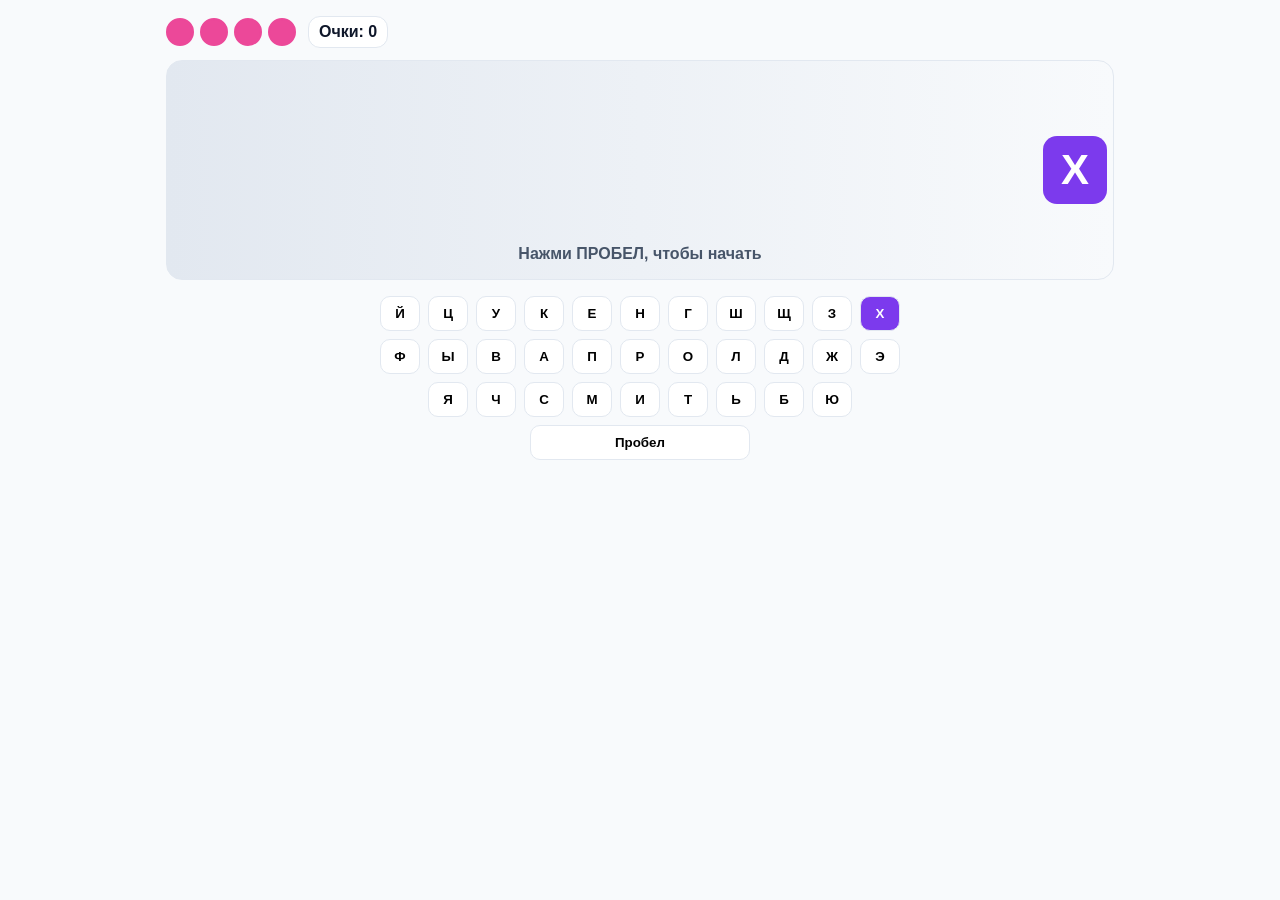
==== difficulty-3.html @ df536f59 "Добавить 6 задание с клавиатурным тренажером" ====
<!doctype html>
<html lang="ru">
  <head>
    <meta charset="utf-8" />
    <meta name="viewport" content="width=device-width,initial-scale=1" />
    <title>Клавиатурный тренажёр</title>
    <style>
      :root { --bg:#f8fafc; --panel:#fff; --text:#0f172a; --violet:#7c3aed; --border:#e2e8f0; --pink:#ec4899; }
      * { box-sizing: border-box; }
      body { margin:0; font-family: Arial, sans-serif; background:var(--bg); color:var(--text); }
      .wrap { width:min(980px,100%); margin:0 auto; padding:16px; }
      .stats { display:flex; gap:12px; align-items:center; flex-wrap:wrap; margin-bottom:12px; }
      .tag { background:#fff; border:1px solid var(--border); border-radius:12px; padding:6px 10px; font-weight:700; }
      .arena { position:relative; height:220px; border:1px solid var(--border); border-radius:16px; background:linear-gradient(90deg,#e2e8f0,#f8fafc); overflow:hidden; }
      .fly { position:absolute; left:0; top:50%; transform:translateY(-50%); font-weight:900; font-size:42px; background:var(--violet); color:#fff; padding:10px 18px; border-radius:14px; }
      .hint { position:absolute; inset:auto 0 16px; text-align:center; color:#475569; font-weight:700; }
      .kbd { margin-top:16px; display:flex; flex-direction:column; gap:8px; align-items:center; }
      .row { display:flex; gap:8px; }
      .key { min-width:40px; padding:9px 10px; border:1px solid var(--border); border-radius:10px; background:var(--panel); font-weight:700; }
      .key.active { background:var(--violet); color:#fff; }
      .key.wrong { background:#ef4444; color:#fff; }
      .space { min-width:220px; }
      .lives{display:flex;gap:6px}
      .heart{width:28px;height:28px;border:2px solid var(--pink);border-radius:50%;display:inline-block}
      .heart.full{background:var(--pink)}
    </style>
  </head>
  <body>
    <div class="wrap">
      <div class="stats">
        <div class="lives" id="lives"></div>
        <div class="tag" id="score">Очки: 0</div>
      </div>
      <div class="arena" id="arena">
        <div class="fly" id="fly">Ф</div>
        <div class="hint" id="hint">Нажми ПРОБЕЛ, чтобы начать</div>
      </div>
      <div class="kbd" id="kbd"></div>
    </div>
    <script>
      const layout=[["Й","Ц","У","К","Е","Н","Г","Ш","Щ","З","Х"],["Ф","Ы","В","А","П","Р","О","Л","Д","Ж","Э"],["Я","Ч","С","М","И","Т","Ь","Б","Ю"]];
      const letters=["О","Е","А","И","Н","Т","С","Р","В","Л","К","М","Д","П","У","Я","Ы","Ь","Г","З","Б","Ч","Й","Х","Ж","Ш","Ю","Ц","Щ","Э","Ф"];
      const fly=document.getElementById('fly'), arena=document.getElementById('arena'), hint=document.getElementById('hint');
      const scoreEl=document.getElementById('score'), livesEl=document.getElementById('lives');
      const kbd=document.getElementById('kbd');
      let x=0, running=false, target='Ф', score=0, lives=4, lastTs=null;
      const keyMap=new Map();
      layout.forEach(r=>{const row=document.createElement('div');row.className='row';r.forEach(k=>{const b=document.createElement('button');b.className='key';b.textContent=k;row.appendChild(b);keyMap.set(k,b)});kbd.appendChild(row)});
      const sr=document.createElement('div');sr.className='row';const sb=document.createElement('button');sb.className='key space';sb.textContent='Пробел';sr.appendChild(sb);kbd.appendChild(sr);
      function renderLives(){livesEl.innerHTML='';for(let i=0;i<4;i++){const h=document.createElement('span');h.className='heart'+(i<lives?' full':'');livesEl.appendChild(h)}}
      function pick(){target=letters[Math.floor(Math.random()*letters.length)];fly.textContent=target;keyMap.forEach((b,l)=>b.classList.toggle('active',l===target));}
      function spawn(){x=arena.clientWidth-70;fly.style.left=x+'px';pick();}
      function reset(){running=false;score=0;lives=4;scoreEl.textContent='Очки: 0';renderLives();hint.textContent='Нажми ПРОБЕЛ, чтобы начать';spawn();}
      function lose(){lives--;renderLives();if(lives<=0){running=false;hint.textContent='Игра окончена! Нажми ПРОБЕЛ для новой попытки';}}
      function loop(ts){if(!running){requestAnimationFrame(loop);return;} if(lastTs==null)lastTs=ts; const dt=(ts-lastTs)/1000;lastTs=ts; x-=170*dt;fly.style.left=x+'px'; if(x<=8){lose();spawn();} requestAnimationFrame(loop)}
      function press(ch){ if(!running) return; const k=(ch||'').toLocaleUpperCase('ru'); if(k===target){score++;scoreEl.textContent='Очки: '+score;spawn();} else if(keyMap.has(k)){const b=keyMap.get(k);b.classList.add('wrong');setTimeout(()=>b.classList.remove('wrong'),180);lose();}}
      window.addEventListener('keydown',e=>{ if(e.code==='Space'){e.preventDefault(); if(!running){running=true;hint.textContent='';lastTs=null;} else press(' ');} else press(e.key);});
      renderLives(); spawn(); requestAnimationFrame(loop);
    </script>
  </body>
</html>
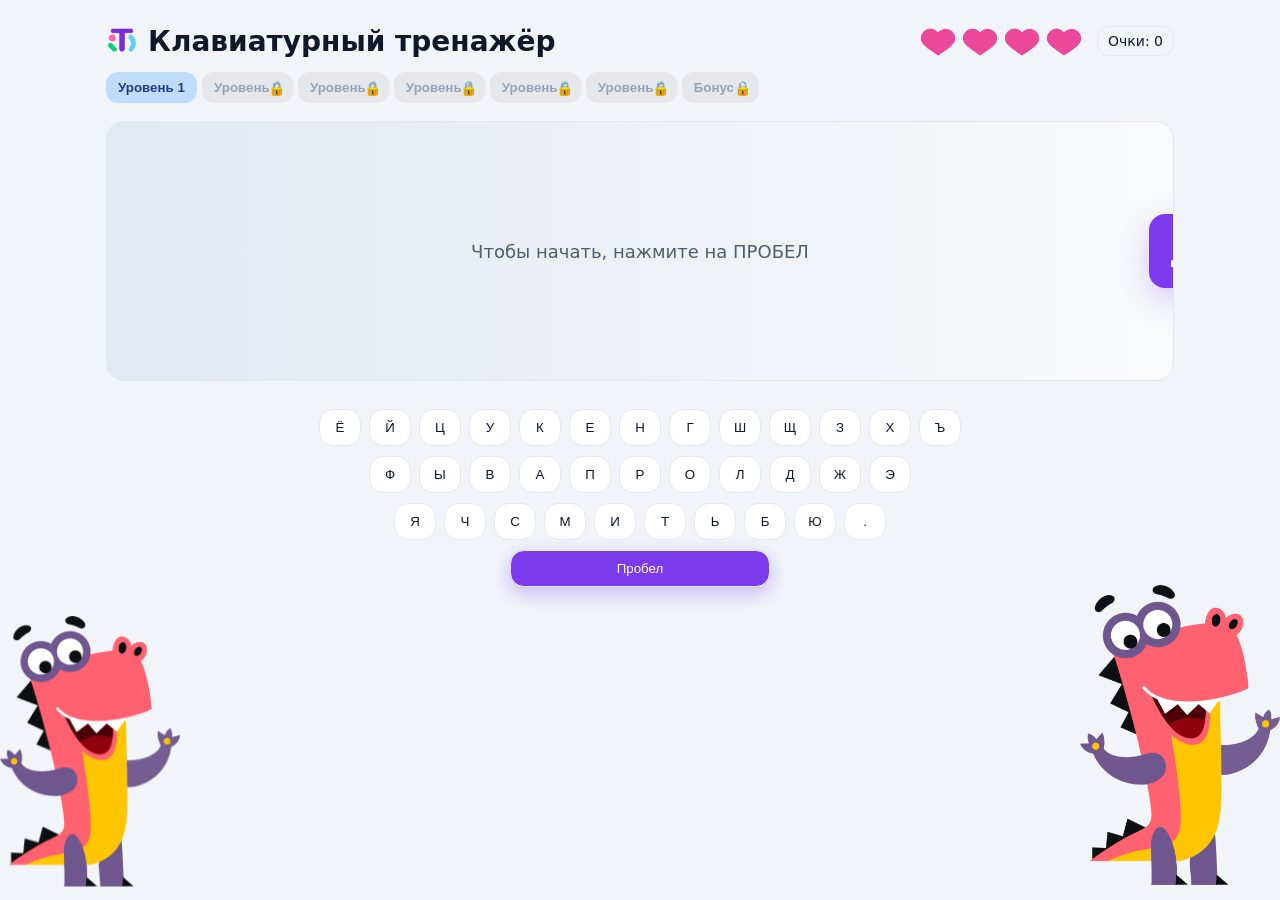
==== commit 425b59c0: "Восстановить полный тренажер с уровнями и встроить как задание 6" ====
--- a/difficulty-3.html
+++ b/difficulty-3.html
@@ -1,61 +1,221 @@
 <!doctype html>
 <html lang="ru">
-  <head>
-    <meta charset="utf-8" />
-    <meta name="viewport" content="width=device-width,initial-scale=1" />
-    <title>Клавиатурный тренажёр</title>
-    <style>
-      :root { --bg:#f8fafc; --panel:#fff; --text:#0f172a; --violet:#7c3aed; --border:#e2e8f0; --pink:#ec4899; }
-      * { box-sizing: border-box; }
-      body { margin:0; font-family: Arial, sans-serif; background:var(--bg); color:var(--text); }
-      .wrap { width:min(980px,100%); margin:0 auto; padding:16px; }
-      .stats { display:flex; gap:12px; align-items:center; flex-wrap:wrap; margin-bottom:12px; }
-      .tag { background:#fff; border:1px solid var(--border); border-radius:12px; padding:6px 10px; font-weight:700; }
-      .arena { position:relative; height:220px; border:1px solid var(--border); border-radius:16px; background:linear-gradient(90deg,#e2e8f0,#f8fafc); overflow:hidden; }
-      .fly { position:absolute; left:0; top:50%; transform:translateY(-50%); font-weight:900; font-size:42px; background:var(--violet); color:#fff; padding:10px 18px; border-radius:14px; }
-      .hint { position:absolute; inset:auto 0 16px; text-align:center; color:#475569; font-weight:700; }
-      .kbd { margin-top:16px; display:flex; flex-direction:column; gap:8px; align-items:center; }
-      .row { display:flex; gap:8px; }
-      .key { min-width:40px; padding:9px 10px; border:1px solid var(--border); border-radius:10px; background:var(--panel); font-weight:700; }
-      .key.active { background:var(--violet); color:#fff; }
-      .key.wrong { background:#ef4444; color:#fff; }
-      .space { min-width:220px; }
-      .lives{display:flex;gap:6px}
-      .heart{width:28px;height:28px;border:2px solid var(--pink);border-radius:50%;display:inline-block}
-      .heart.full{background:var(--pink)}
-    </style>
-  </head>
-  <body>
-    <div class="wrap">
-      <div class="stats">
+<head>
+  <meta charset="utf-8" />
+  <meta name="viewport" content="width=device-width,initial-scale=1" />
+  <title>Клавиатурный тренажёр</title>
+  <style>
+    :root{--bg:#f1f5f9; --panel:#fff; --text:#0f172a; --sub:#475569; --accent:#10b981; --violet:#7c3aed; --border:#e2e8f0; --pink:#ec4899;}
+    *{box-sizing:border-box} html,body{height:100%}
+    body{margin:0; font-family:system-ui,-apple-system,Segoe UI,Roboto; color:var(--text); background:var(--bg); display:flex; flex-direction:column; align-items:center}
+    .wrap{width:min(1100px,100%); padding:24px 16px; position:relative}
+    header{display:flex; align-items:center; justify-content:space-between}
+    h1{margin:0; font-size:28px}
+    .tag{background:#f1f5f9; border:1px solid var(--border); padding:6px 10px; border-radius:12px; font-size:14px}
+    .controls{display:flex; gap:8px; margin:14px 0 0 0; align-items:center; flex-wrap:wrap}
+    .btn{border:none; border-radius:12px; padding:8px 12px; background:#111827; color:#fff; font-weight:600; cursor:pointer; position:relative}
+    .btn.level-locked{background:#e5e7eb; color:#94a3b8}
+    .btn.level-locked::after{content:"🔒"; position:absolute; right:8px; top:50%; transform:translateY(-50%); font-size:14px}
+    .btn.level-passed{background:#bbf7d0; color:#065f46}
+    .btn.level-current{background:#bfdbfe; color:#1e3a8a}
+    .btn.level-open{background:#e5e7eb; color:#334155}
+    .select{appearance:none; background:var(--panel); border:1px solid var(--border); color:var(--text); padding:8px 36px 8px 12px; border-radius:10px; font-weight:600; position:relative}
+    .select-wrap{position:relative}
+    .select-wrap::after{content:"▾"; position:absolute; right:10px; top:50%; transform:translateY(-50%); color:var(--sub); font-size:12px; pointer-events:none;}
+    .arena{position:relative; margin-top:18px; height:260px; border:1px solid var(--border); border-radius:18px; background:linear-gradient(90deg, #e2e8f0, #f8fafc); overflow:hidden}
+    .fly{position:absolute; left:0; top:50%; transform:translateY(-50%); font-weight:900; font-size:46px; background:var(--violet); color:white; padding:10px 20px; border-radius:16px; box-shadow:0 10px 30px rgba(124,58,237,.25)}
+    .arena-hint{position:absolute; top:50%; left:50%; transform:translate(-50%,-50%); color:var(--sub); font-size:18px; opacity:.95; text-align:center; pointer-events:none}
+    .overlay{position:absolute; inset:0; background:rgba(0,0,0,.4); display:none; align-items:center; justify-content:center}
+    .card{background:#ffffff; color:#0f172a; border:1px solid var(--border); border-radius:16px; padding:20px; text-align:center}
+    .kbd-outer{width:100%; display:flex; justify-content:center; overflow:visible}
+    .kbd{margin:28px 0 10px; display:flex; flex-direction:column; gap:10px; align-items:center; width:920px; transform-origin: top center}
+    .row{display:flex; gap:8px; justify-content:center; flex-wrap:nowrap}
+    .key{min-width:42px; padding:10px 12px; text-align:center; border:1px solid var(--border); border-radius:14px; background:var(--panel); color:var(--text); cursor:pointer; user-select:none}
+    .key:hover{background:#f1f5f9}
+    .key.active{background:var(--violet); color:white; box-shadow:0 6px 20px rgba(124,58,237,.35); animation:pulse 1s infinite}
+    .key.wrong{background:#ef4444; color:#fff; border-color:#dc2626; box-shadow:0 6px 16px rgba(239,68,68,.45)}
+    .spacekey{min-width:260px}
+    .kbd .key { pointer-events: none; }
+    @keyframes pulse{0%,100%{transform:scale(1)}50%{transform:scale(1.06)}}
+    .lives{display:flex; gap:8px; align-items:center}
+    .heart{width:34px; height:34px; display:inline-flex; align-items:center; justify-content:center}
+    .heart svg{width:34px; height:34px; display:block}
+    .heart .shape{stroke:var(--pink); stroke-width:2; fill:none}
+    .heart.filled .shape{fill:var(--pink)}
+    .dino{position:fixed; bottom:0; pointer-events:none; user-select:none}
+    .dino-left{left:0; width:180px}
+    .dino-right{right:0; width:200px}
+    @media (max-width:768px){.dino{display:none}}
+  </style>
+</head>
+<body>
+  <div class="wrap">
+    <header>
+      <div style="display:flex; align-items:center; gap:10px">
+        <img src="logo.webp" alt="logo" style="height:32px; width:auto" />
+        <h1>Клавиатурный тренажёр</h1>
+      </div>
+      <div style="display:flex; gap:16px; align-items:center">
+        <div class="select-wrap" id="difficultySwitchWrap">
+          <select id="difficultySel" class="select">
+                        <option value="difficulty-1.html" >Сложность 1</option><option value="difficulty-2.html" >Сложность 2</option><option value="difficulty-3.html" selected>Сложность 3</option><option value="difficulty-4.html" >Сложность 4</option><option value="difficulty-5.html" >Сложность 5</option><option value="difficulty-6.html" >Сложность 6</option><option value="difficulty-7.html" >Сложность 7</option></select>
+        </div>
         <div class="lives" id="lives"></div>
-        <div class="tag" id="score">Очки: 0</div>
-      </div>
-      <div class="arena" id="arena">
-        <div class="fly" id="fly">Ф</div>
-        <div class="hint" id="hint">Нажми ПРОБЕЛ, чтобы начать</div>
-      </div>
-      <div class="kbd" id="kbd"></div>
+        <div class="tag" id="scoreTag">Очки: 0</div>
+      </div>
+    </header>
+
+    <div class="controls">
+      <div>
+        <button class="btn" data-level="1">Уровень 1</button>
+        <button class="btn" data-level="2">Уровень 2</button>
+        <button class="btn" data-level="3">Уровень 3</button>
+        <button class="btn" data-level="4">Уровень 4</button>
+        <button class="btn" data-level="5">Уровень 5</button>
+        <button class="btn" data-level="6">Уровень 6</button>
+        <button class="btn" data-bonus="1">Бонус ∞</button>
+      </div>
     </div>
-    <script>
-      const layout=[["Й","Ц","У","К","Е","Н","Г","Ш","Щ","З","Х"],["Ф","Ы","В","А","П","Р","О","Л","Д","Ж","Э"],["Я","Ч","С","М","И","Т","Ь","Б","Ю"]];
-      const letters=["О","Е","А","И","Н","Т","С","Р","В","Л","К","М","Д","П","У","Я","Ы","Ь","Г","З","Б","Ч","Й","Х","Ж","Ш","Ю","Ц","Щ","Э","Ф"];
-      const fly=document.getElementById('fly'), arena=document.getElementById('arena'), hint=document.getElementById('hint');
-      const scoreEl=document.getElementById('score'), livesEl=document.getElementById('lives');
-      const kbd=document.getElementById('kbd');
-      let x=0, running=false, target='Ф', score=0, lives=4, lastTs=null;
-      const keyMap=new Map();
-      layout.forEach(r=>{const row=document.createElement('div');row.className='row';r.forEach(k=>{const b=document.createElement('button');b.className='key';b.textContent=k;row.appendChild(b);keyMap.set(k,b)});kbd.appendChild(row)});
-      const sr=document.createElement('div');sr.className='row';const sb=document.createElement('button');sb.className='key space';sb.textContent='Пробел';sr.appendChild(sb);kbd.appendChild(sr);
-      function renderLives(){livesEl.innerHTML='';for(let i=0;i<4;i++){const h=document.createElement('span');h.className='heart'+(i<lives?' full':'');livesEl.appendChild(h)}}
-      function pick(){target=letters[Math.floor(Math.random()*letters.length)];fly.textContent=target;keyMap.forEach((b,l)=>b.classList.toggle('active',l===target));}
-      function spawn(){x=arena.clientWidth-70;fly.style.left=x+'px';pick();}
-      function reset(){running=false;score=0;lives=4;scoreEl.textContent='Очки: 0';renderLives();hint.textContent='Нажми ПРОБЕЛ, чтобы начать';spawn();}
-      function lose(){lives--;renderLives();if(lives<=0){running=false;hint.textContent='Игра окончена! Нажми ПРОБЕЛ для новой попытки';}}
-      function loop(ts){if(!running){requestAnimationFrame(loop);return;} if(lastTs==null)lastTs=ts; const dt=(ts-lastTs)/1000;lastTs=ts; x-=170*dt;fly.style.left=x+'px'; if(x<=8){lose();spawn();} requestAnimationFrame(loop)}
-      function press(ch){ if(!running) return; const k=(ch||'').toLocaleUpperCase('ru'); if(k===target){score++;scoreEl.textContent='Очки: '+score;spawn();} else if(keyMap.has(k)){const b=keyMap.get(k);b.classList.add('wrong');setTimeout(()=>b.classList.remove('wrong'),180);lose();}}
-      window.addEventListener('keydown',e=>{ if(e.code==='Space'){e.preventDefault(); if(!running){running=true;hint.textContent='';lastTs=null;} else press(' ');} else press(e.key);});
-      renderLives(); spawn(); requestAnimationFrame(loop);
-    </script>
-  </body>
+
+    <div class="arena" id="arena">
+      <div class="arena-hint" id="arenaHint">Чтобы начать, нажмите на ПРОБЕЛ</div>
+      <div class="fly" id="fly" style="left:0">Ф</div>
+      <div class="overlay" id="over">
+        <div class="card">
+          <div id="overlayTitle" style="font-size:26px; font-weight:800; margin-bottom:6px; color:#0f172a;">Игра окончена</div>
+          <div id="finalScore" style="margin-bottom:12px">Ваш счёт: 0</div>
+          <div style="display:flex; gap:8px; justify-content:center">
+            <button class="btn" id="retryBtn">Сыграть сначала</button>
+            <button class="btn" id="nextBtn" style="display:none">Перейти на следующий</button>
+          </div>
+        </div>
+      </div>
+    </div>
+
+    <div class="kbd-outer"><div class="kbd" id="kbd"></div></div>
+
+    <img src="dino2.png" class="dino dino-left" alt="Дино 2" />
+    <img src="dino2.png" class="dino dino-right" alt="Дино 1" />
+  </div>
+<script>
+(function(){
+  const RU_LAYOUT = [
+    ["Ё","Й","Ц","У","К","Е","Н","Г","Ш","Щ","З","Х","Ъ"],
+    ["Ф","Ы","В","А","П","Р","О","Л","Д","Ж","Э"],
+    ["Я","Ч","С","М","И","Т","Ь","Б","Ю","."]
+  ];
+  const LETTER_ORDER = ["О","Е","А","И","Н","Т","С","Р","В","Л","К","М","Д","П","У","Я","Ы","Ь","Г","З","Б","Ч","Й","Х","Ж","Ш","Ю","Ц","Щ","Э","Ф","Ъ","Ё"];
+  const LEVEL_SIZES = {1:12,2:16,3:20,4:24,5:27,6:30};
+  const SPEED = {1:105,2:125,3:145,4:165,5:185,6:205,7:225};
+  const START_LIVES=4, RIGHT_PAD=24, TARGET_SCORE=20;
+  const STORAGE_PREFIX="kt_d3";
+  const REPEAT_CHANCE = {1:0.24,2:0.2,3:0.16,4:0.12,5:0.08,6:0.05,7:0.04};
+
+  function sget(k){ try{return localStorage.getItem(STORAGE_PREFIX+'_'+k);}catch(e){return null;} }
+  function sset(k,v){ try{localStorage.setItem(STORAGE_PREFIX+'_'+k, String(v));}catch(e){} }
+
+  const fly=document.getElementById('fly'), arena=document.getElementById('arena'), livesEl=document.getElementById('lives'),
+        scoreTag=document.getElementById('scoreTag'), overlay=document.getElementById('over'),
+        overlayTitle=document.getElementById('overlayTitle'), finalScore=document.getElementById('finalScore'),
+        retryBtn=document.getElementById('retryBtn'), nextBtn=document.getElementById('nextBtn'),
+        arenaHint=document.getElementById('arenaHint'), kbd=document.getElementById('kbd');
+
+  const keyButtons=new Map();
+  RU_LAYOUT.forEach(row=>{ const rowEl=document.createElement('div'); rowEl.className='row';
+    row.forEach(k=>{ const b=document.createElement('button'); b.className='key'; b.textContent=k;
+      b.addEventListener('click',()=>handleInput(k)); rowEl.appendChild(b); keyButtons.set(k,b); });
+    kbd.appendChild(rowEl);
+  });
+  const spaceRow=document.createElement('div'); spaceRow.className='row';
+  const spaceBtn=document.createElement('button'); spaceBtn.className='key spacekey'; spaceBtn.textContent='Пробел'; spaceBtn.id='spaceKey';
+  spaceBtn.addEventListener('click',()=>{ if(running) handleInput(' '); else start(); }); spaceRow.appendChild(spaceBtn); kbd.appendChild(spaceRow);
+
+  function applyKbdScale(){ const outer=document.querySelector('.kbd-outer'); const inner=document.querySelector('.kbd');
+    if(!outer||!inner) return; const available=outer.clientWidth; const base=920;
+    const s=Math.min(1, Math.max(0.6, available/base)); inner.style.transform='scale('+s+')'; }
+  window.addEventListener('resize', applyKbdScale); applyKbdScale();
+
+  let level=1,isBonus=false,setLetters=[],running=false,levelComplete=false,unlockedLevelMax=1;
+  let x=0,lastTs=null,req=null,lives=START_LIVES,score=0,target='Ф',lastTarget='';
+
+  function lettersForLevelNum(n){
+    const size = LEVEL_SIZES[n] || LEVEL_SIZES[6] || LETTER_ORDER.length;
+    return LETTER_ORDER.slice(0, Math.min(size, LETTER_ORDER.length));
+  }
+  function lettersForPassed(unlocked){ const u=Math.min(Math.max(unlocked,1),6); return lettersForLevelNum(u); }
+
+  function makeHeart(f){ const el=document.createElement('span'); el.className='heart'+(f?' filled':''); el.innerHTML='<svg viewBox="0 0 24 24"><path class="shape" d="M12 21s-6.7-4.3-9.2-6.8C.2 11.6.2 8.4 2.8 5.8c2.1-2.1 5.6-2.1 7.7 0L12 7.4l1.5-1.5c2.1-2.1 5.6-2.1 7.7 0 2.6 2.6 2.6 5.8 0 8.3C18.7 16.7 12 21 12 21z"/></svg>'; return el; }
+  function renderLives(){ livesEl.innerHTML=''; for(let i=0;i<START_LIVES;i++) livesEl.appendChild(makeHeart(i<lives)); }
+
+  function updateLevelLocks(){
+    document.querySelectorAll('[data-level]').forEach(btn=>{
+      const lvl=+btn.dataset.level;
+      btn.classList.remove('level-locked','level-passed','level-current','level-open');
+      if(lvl > Math.min(unlockedLevelMax,6)){ btn.disabled=true; btn.classList.add('level-locked'); }
+      else{
+        btn.disabled=false;
+        if(lvl===level && !isBonus) btn.classList.add('level-current');
+        else if(lvl < unlockedLevelMax) btn.classList.add('level-passed');
+        else btn.classList.add('level-open');
+      }
+    });
+    const bonusBtn=document.querySelector('[data-bonus]');
+    if(bonusBtn){
+      bonusBtn.classList.remove('level-locked','level-passed','level-current','level-open');
+      if(unlockedLevelMax>=7){ bonusBtn.disabled=false; isBonus?bonusBtn.classList.add('level-current'):bonusBtn.classList.add('level-passed'); }
+      else { bonusBtn.disabled=true; bonusBtn.classList.add('level-locked'); }
+    }
+  }
+
+  function up(s){ return (s||'').toLocaleUpperCase('ru'); }
+  function highlight(){ keyButtons.forEach((b,l)=>{ if(running && !levelComplete && l===target) b.classList.add('active'); else b.classList.remove('active'); }); const sp=document.getElementById('spaceKey'); if((!running && !levelComplete) || (running && target===' ')) sp.classList.add('active'); else sp.classList.remove('active'); }
+  function randomNext(){ const pool = setLetters.length ? setLetters : LETTER_ORDER; const repeatChance = REPEAT_CHANCE[isBonus?7:level] ?? 0.05; let next = pool[Math.floor(Math.random()*pool.length)]; if(pool.length>1 && lastTarget && next===lastTarget && Math.random()>repeatChance){ let guard=0; while(next===lastTarget && guard<12){ next = pool[Math.floor(Math.random()*pool.length)]; guard++; } } target=next; lastTarget=target; }
+  function spawn(){ const w=arena.clientWidth||800; x=w-RIGHT_PAD; randomNext(); fly.textContent=target; fly.style.left=x+'px'; highlight(); }
+
+  function setLevel(n){ isBonus=false; level=n; setLetters=lettersForLevelNum(n); lastTs=null; resetRound(); updateLevelLocks(); saveProgress(); }
+  function setBonus(){ isBonus=true; setLetters=lettersForPassed(unlockedLevelMax); lastTs=null; resetRound(); updateLevelLocks(); saveProgress(); }
+
+  function showDefaultHint(){ arenaHint.textContent='Чтобы начать, нажмите на ПРОБЕЛ'; }
+  function showStartHint(){ arenaHint.textContent='Чтобы запустить тренажёр, отключите Caps Lock и переключите раскладку на русский'; arenaHint.style.display='block'; }
+  function start(){ if(running||levelComplete) return; if(lives<=0){ lives=START_LIVES; score=0; updateScore(); } running=true; arenaHint.style.display='none'; document.getElementById('spaceKey').classList.remove('active'); overlay.style.display='none'; lastTs=null; if(!req) req=requestAnimationFrame(loop); highlight(); }
+  function gameOver(){ running=false; overlay.style.display='flex'; highlight(); overlayTitle.textContent='Игра окончена'; finalScore.textContent='Ваш счёт: '+score; retryBtn.style.display='inline-block'; nextBtn.style.display='none'; }
+
+  function updateScore(){ scoreTag.textContent='Очки: '+score; if(!isBonus && score>=TARGET_SCORE && !levelComplete){ levelComplete=true; running=false; arenaHint.style.display='none'; overlay.style.display='flex'; highlight(); if(level<6){ overlayTitle.textContent='Отлично! Ты прошёл уровень!'; finalScore.textContent='Очки: '+score; retryBtn.style.display='none'; nextBtn.style.display='inline-block'; nextBtn.textContent='Перейти на следующий'; if(unlockedLevelMax===level) unlockedLevelMax=Math.min(6,unlockedLevelMax+1); } else { overlayTitle.textContent='Поздравляем! Ты прошёл все уровни!'; finalScore.textContent='Можешь играть бесконечно!'; retryBtn.style.display='none'; nextBtn.style.display='inline-block'; nextBtn.textContent='Перейти в бесконечный'; unlockedLevelMax=7; } updateLevelLocks(); saveProgress(); } }
+  function flashWrongKey(letter){ const btn=keyButtons.get(letter); if(!btn) return; btn.classList.add('wrong'); clearTimeout(btn._wrongTimer); btn._wrongTimer=setTimeout(()=>btn.classList.remove('wrong'),220); }
+  function loseLife(){ if(!running) return; lives-=1; renderLives(); if(lives<=0) gameOver(); }
+  function handleInput(ch){ if(!running) return; const pressed=up(ch); if(pressed===target){ score+=1; updateScore(); spawn(); return; } if(keyButtons.has(pressed)){ flashWrongKey(pressed); loseLife(); } }
+  function loop(ts){ if(!running){ req=requestAnimationFrame(loop); return; } if(lastTs==null) lastTs=ts; const dt=(ts-lastTs)/1000; lastTs=ts; const baseSpeed=(SPEED[isBonus?7:level]||120); const bonusBoost=isBonus?Math.pow(1.2, Math.floor(score/10)):1; x-=(baseSpeed*bonusBoost)*dt; fly.style.left=x+'px'; if(x<=8){ loseLife(); spawn(); } req=requestAnimationFrame(loop); }
+  function resetRound(){ lives=START_LIVES; score=0; levelComplete=false; renderLives(); running=false; showDefaultHint(); arenaHint.style.display='block'; document.getElementById('spaceKey').classList.add('active'); spawn(); highlight(); }
+
+  function saveProgress(){ try{ sset('unlockedMax', unlockedLevelMax); sset('level', level); }catch(e){} }
+  function loadProgress(){ try{ const u=parseInt(sget('unlockedMax')||'1',10); const lv=parseInt(sget('level')||'1',10); if(!isNaN(u)) unlockedLevelMax=Math.min(Math.max(u,1),7); if(!isNaN(lv)) level=Math.min(Math.max(lv,1),6); }catch(e){} }
+
+  function isEnglishLetterKey(e){ return /^Key[A-Z]$/.test(e.code) && /^[A-Za-z]$/.test(e.key); }
+  function isRussianLetterKey(e){ return /^Key[A-Z]$/.test(e.code) && /^[А-Яа-яЁё]$/.test(e.key); }
+  let englishLayoutOn=false;
+
+  window.addEventListener('keydown', e=>{
+    if(isEnglishLetterKey(e)) englishLayoutOn=true;
+    if(isRussianLetterKey(e)) englishLayoutOn=false;
+
+    const capsOn = e.getModifierState && e.getModifierState('CapsLock');
+    if(!running && (capsOn || englishLayoutOn) && (e.code==='Space' || /^Key[A-Z]$/.test(e.code))){
+      showStartHint();
+      if(e.code==='Space') e.preventDefault();
+      return;
+    }
+
+    if(e.code==='Space'){ e.preventDefault(); if(running) handleInput(' '); else start(); } else handleInput(e.key);
+  });
+  document.querySelectorAll('[data-level]').forEach(btn=> btn.addEventListener('click', ()=> setLevel(+btn.dataset.level)));
+  const bonusBtn=document.querySelector('[data-bonus]'); if(bonusBtn) bonusBtn.addEventListener('click', ()=> setBonus());
+  retryBtn.addEventListener('click', ()=>{ overlay.style.display='none'; resetRound(); });
+  nextBtn.addEventListener('click', ()=>{ if(level<6) setLevel(level+1); else setBonus(); overlay.style.display='none'; resetRound(); });
+
+  const difficultySwitchWrap=document.getElementById('difficultySwitchWrap'); const hasDifficultyNav=(new URLSearchParams(window.location.search)).get('nav')==='1'; if(difficultySwitchWrap && !hasDifficultyNav){ difficultySwitchWrap.style.display='none'; } const diffSel=document.getElementById('difficultySel'); if(diffSel && hasDifficultyNav){ diffSel.addEventListener('change',(e)=>{ const v=e.target.value; if(v){ const nextUrl=new URL(v, window.location.href); nextUrl.searchParams.set('nav','1'); window.location.href=nextUrl.toString(); } }); }
+
+  loadProgress(); setLevel(level); updateLevelLocks(); requestAnimationFrame(loop);
+})();
+</script>
+</body>
 </html>
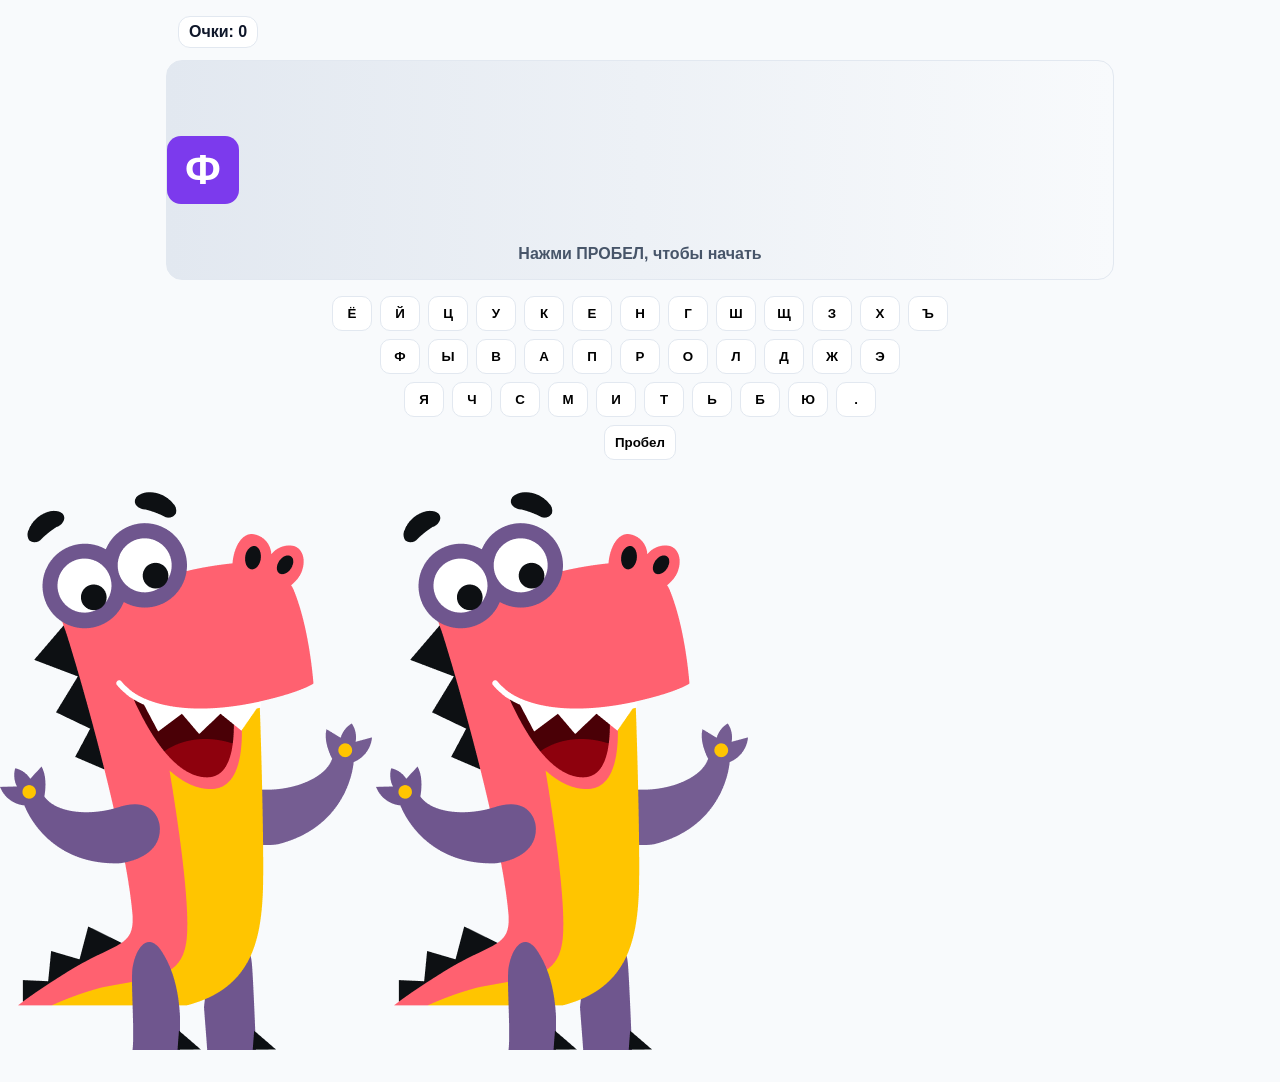
==== commit 322ce38b: "Merge branch 'main' into codex/add-typing-trainer-as-task-6-2y0lry" ====
--- a/difficulty-3.html
+++ b/difficulty-3.html
@@ -1,95 +1,41 @@
 <!doctype html>
 <html lang="ru">
-<head>
-  <meta charset="utf-8" />
-  <meta name="viewport" content="width=device-width,initial-scale=1" />
-  <title>Клавиатурный тренажёр</title>
-  <style>
-    :root{--bg:#f1f5f9; --panel:#fff; --text:#0f172a; --sub:#475569; --accent:#10b981; --violet:#7c3aed; --border:#e2e8f0; --pink:#ec4899;}
-    *{box-sizing:border-box} html,body{height:100%}
-    body{margin:0; font-family:system-ui,-apple-system,Segoe UI,Roboto; color:var(--text); background:var(--bg); display:flex; flex-direction:column; align-items:center}
-    .wrap{width:min(1100px,100%); padding:24px 16px; position:relative}
-    header{display:flex; align-items:center; justify-content:space-between}
-    h1{margin:0; font-size:28px}
-    .tag{background:#f1f5f9; border:1px solid var(--border); padding:6px 10px; border-radius:12px; font-size:14px}
-    .controls{display:flex; gap:8px; margin:14px 0 0 0; align-items:center; flex-wrap:wrap}
-    .btn{border:none; border-radius:12px; padding:8px 12px; background:#111827; color:#fff; font-weight:600; cursor:pointer; position:relative}
-    .btn.level-locked{background:#e5e7eb; color:#94a3b8}
-    .btn.level-locked::after{content:"🔒"; position:absolute; right:8px; top:50%; transform:translateY(-50%); font-size:14px}
-    .btn.level-passed{background:#bbf7d0; color:#065f46}
-    .btn.level-current{background:#bfdbfe; color:#1e3a8a}
-    .btn.level-open{background:#e5e7eb; color:#334155}
-    .select{appearance:none; background:var(--panel); border:1px solid var(--border); color:var(--text); padding:8px 36px 8px 12px; border-radius:10px; font-weight:600; position:relative}
-    .select-wrap{position:relative}
-    .select-wrap::after{content:"▾"; position:absolute; right:10px; top:50%; transform:translateY(-50%); color:var(--sub); font-size:12px; pointer-events:none;}
-    .arena{position:relative; margin-top:18px; height:260px; border:1px solid var(--border); border-radius:18px; background:linear-gradient(90deg, #e2e8f0, #f8fafc); overflow:hidden}
-    .fly{position:absolute; left:0; top:50%; transform:translateY(-50%); font-weight:900; font-size:46px; background:var(--violet); color:white; padding:10px 20px; border-radius:16px; box-shadow:0 10px 30px rgba(124,58,237,.25)}
-    .arena-hint{position:absolute; top:50%; left:50%; transform:translate(-50%,-50%); color:var(--sub); font-size:18px; opacity:.95; text-align:center; pointer-events:none}
-    .overlay{position:absolute; inset:0; background:rgba(0,0,0,.4); display:none; align-items:center; justify-content:center}
-    .card{background:#ffffff; color:#0f172a; border:1px solid var(--border); border-radius:16px; padding:20px; text-align:center}
-    .kbd-outer{width:100%; display:flex; justify-content:center; overflow:visible}
-    .kbd{margin:28px 0 10px; display:flex; flex-direction:column; gap:10px; align-items:center; width:920px; transform-origin: top center}
-    .row{display:flex; gap:8px; justify-content:center; flex-wrap:nowrap}
-    .key{min-width:42px; padding:10px 12px; text-align:center; border:1px solid var(--border); border-radius:14px; background:var(--panel); color:var(--text); cursor:pointer; user-select:none}
-    .key:hover{background:#f1f5f9}
-    .key.active{background:var(--violet); color:white; box-shadow:0 6px 20px rgba(124,58,237,.35); animation:pulse 1s infinite}
-    .key.wrong{background:#ef4444; color:#fff; border-color:#dc2626; box-shadow:0 6px 16px rgba(239,68,68,.45)}
-    .spacekey{min-width:260px}
-    .kbd .key { pointer-events: none; }
-    @keyframes pulse{0%,100%{transform:scale(1)}50%{transform:scale(1.06)}}
-    .lives{display:flex; gap:8px; align-items:center}
-    .heart{width:34px; height:34px; display:inline-flex; align-items:center; justify-content:center}
-    .heart svg{width:34px; height:34px; display:block}
-    .heart .shape{stroke:var(--pink); stroke-width:2; fill:none}
-    .heart.filled .shape{fill:var(--pink)}
-    .dino{position:fixed; bottom:0; pointer-events:none; user-select:none}
-    .dino-left{left:0; width:180px}
-    .dino-right{right:0; width:200px}
-    @media (max-width:768px){.dino{display:none}}
-  </style>
-</head>
-<body>
-  <div class="wrap">
-    <header>
-      <div style="display:flex; align-items:center; gap:10px">
-        <img src="logo.webp" alt="logo" style="height:32px; width:auto" />
-        <h1>Клавиатурный тренажёр</h1>
+  <head>
+    <meta charset="utf-8" />
+    <meta name="viewport" content="width=device-width,initial-scale=1" />
+    <title>Клавиатурный тренажёр</title>
+    <style>
+      :root { --bg:#f8fafc; --panel:#fff; --text:#0f172a; --violet:#7c3aed; --border:#e2e8f0; --pink:#ec4899; }
+      * { box-sizing: border-box; }
+      body { margin:0; font-family: Arial, sans-serif; background:var(--bg); color:var(--text); }
+      .wrap { width:min(980px,100%); margin:0 auto; padding:16px; }
+      .stats { display:flex; gap:12px; align-items:center; flex-wrap:wrap; margin-bottom:12px; }
+      .tag { background:#fff; border:1px solid var(--border); border-radius:12px; padding:6px 10px; font-weight:700; }
+      .arena { position:relative; height:220px; border:1px solid var(--border); border-radius:16px; background:linear-gradient(90deg,#e2e8f0,#f8fafc); overflow:hidden; }
+      .fly { position:absolute; left:0; top:50%; transform:translateY(-50%); font-weight:900; font-size:42px; background:var(--violet); color:#fff; padding:10px 18px; border-radius:14px; }
+      .hint { position:absolute; inset:auto 0 16px; text-align:center; color:#475569; font-weight:700; }
+      .kbd { margin-top:16px; display:flex; flex-direction:column; gap:8px; align-items:center; }
+      .row { display:flex; gap:8px; }
+      .key { min-width:40px; padding:9px 10px; border:1px solid var(--border); border-radius:10px; background:var(--panel); font-weight:700; }
+      .key.active { background:var(--violet); color:#fff; }
+      .key.wrong { background:#ef4444; color:#fff; }
+      .space { min-width:220px; }
+      .lives{display:flex;gap:6px}
+      .heart{width:28px;height:28px;border:2px solid var(--pink);border-radius:50%;display:inline-block}
+      .heart.full{background:var(--pink)}
+    </style>
+  </head>
+  <body>
+    <div class="wrap">
+      <div class="stats">
+        <div class="lives" id="lives"></div>
+        <div class="tag" id="score">Очки: 0</div>
       </div>
-      <div style="display:flex; gap:16px; align-items:center">
-        <div class="select-wrap" id="difficultySwitchWrap">
-          <select id="difficultySel" class="select">
-                        <option value="difficulty-1.html" >Сложность 1</option><option value="difficulty-2.html" >Сложность 2</option><option value="difficulty-3.html" selected>Сложность 3</option><option value="difficulty-4.html" >Сложность 4</option><option value="difficulty-5.html" >Сложность 5</option><option value="difficulty-6.html" >Сложность 6</option><option value="difficulty-7.html" >Сложность 7</option></select>
-        </div>
-        <div class="lives" id="lives"></div>
-        <div class="tag" id="scoreTag">Очки: 0</div>
+      <div class="arena" id="arena">
+        <div class="fly" id="fly">Ф</div>
+        <div class="hint" id="hint">Нажми ПРОБЕЛ, чтобы начать</div>
       </div>
-    </header>
-
-    <div class="controls">
-      <div>
-        <button class="btn" data-level="1">Уровень 1</button>
-        <button class="btn" data-level="2">Уровень 2</button>
-        <button class="btn" data-level="3">Уровень 3</button>
-        <button class="btn" data-level="4">Уровень 4</button>
-        <button class="btn" data-level="5">Уровень 5</button>
-        <button class="btn" data-level="6">Уровень 6</button>
-        <button class="btn" data-bonus="1">Бонус ∞</button>
-      </div>
-    </div>
-
-    <div class="arena" id="arena">
-      <div class="arena-hint" id="arenaHint">Чтобы начать, нажмите на ПРОБЕЛ</div>
-      <div class="fly" id="fly" style="left:0">Ф</div>
-      <div class="overlay" id="over">
-        <div class="card">
-          <div id="overlayTitle" style="font-size:26px; font-weight:800; margin-bottom:6px; color:#0f172a;">Игра окончена</div>
-          <div id="finalScore" style="margin-bottom:12px">Ваш счёт: 0</div>
-          <div style="display:flex; gap:8px; justify-content:center">
-            <button class="btn" id="retryBtn">Сыграть сначала</button>
-            <button class="btn" id="nextBtn" style="display:none">Перейти на следующий</button>
-          </div>
-        </div>
-      </div>
+      <div class="kbd" id="kbd"></div>
     </div>
 
     <div class="kbd-outer"><div class="kbd" id="kbd"></div></div>
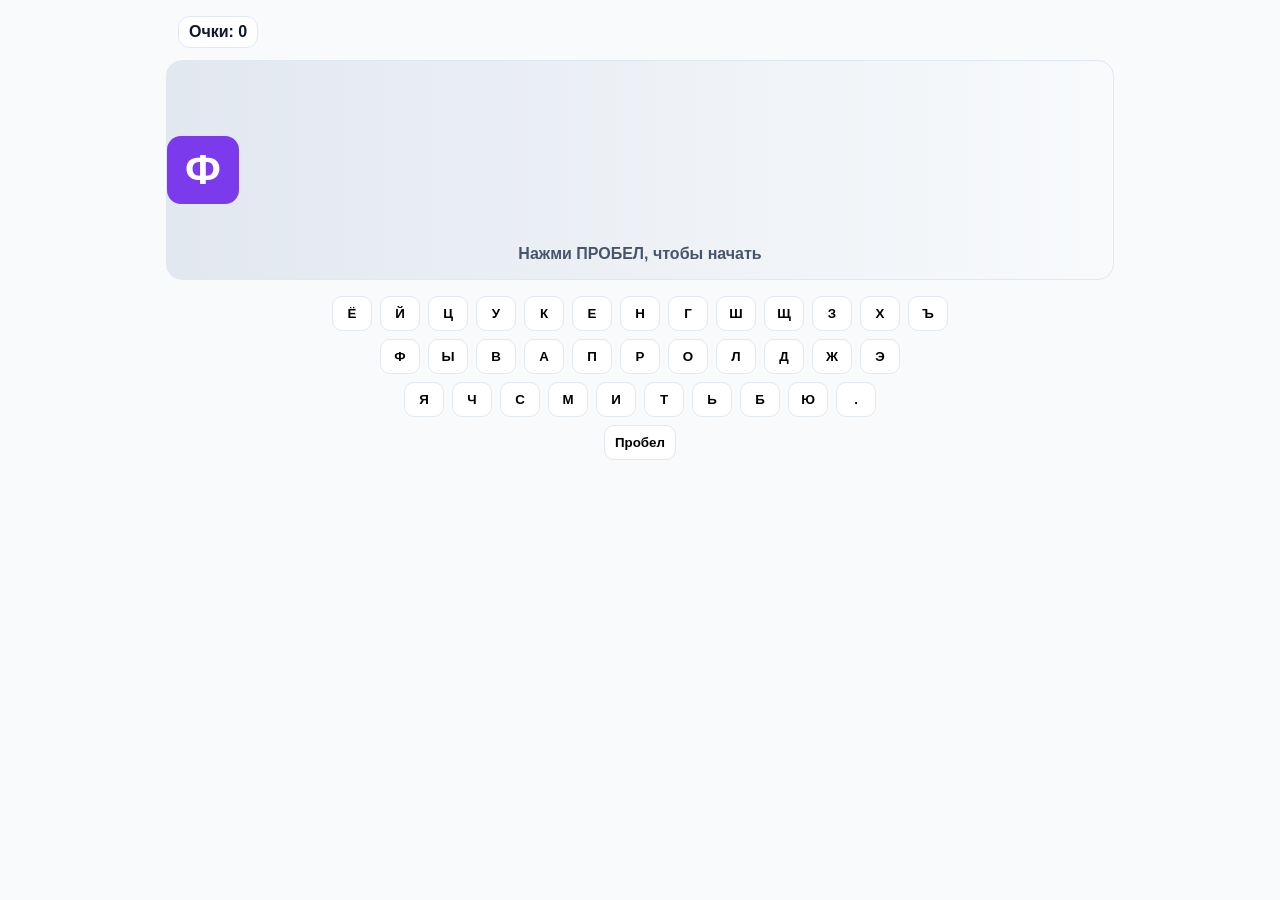
==== commit 70ec463a: "Update difficulty-3.html" ====
--- a/difficulty-3.html
+++ b/difficulty-3.html
@@ -39,9 +39,6 @@
     </div>
 
     <div class="kbd-outer"><div class="kbd" id="kbd"></div></div>
-
-    <img src="dino2.png" class="dino dino-left" alt="Дино 2" />
-    <img src="dino2.png" class="dino dino-right" alt="Дино 1" />
   </div>
 <script>
 (function(){
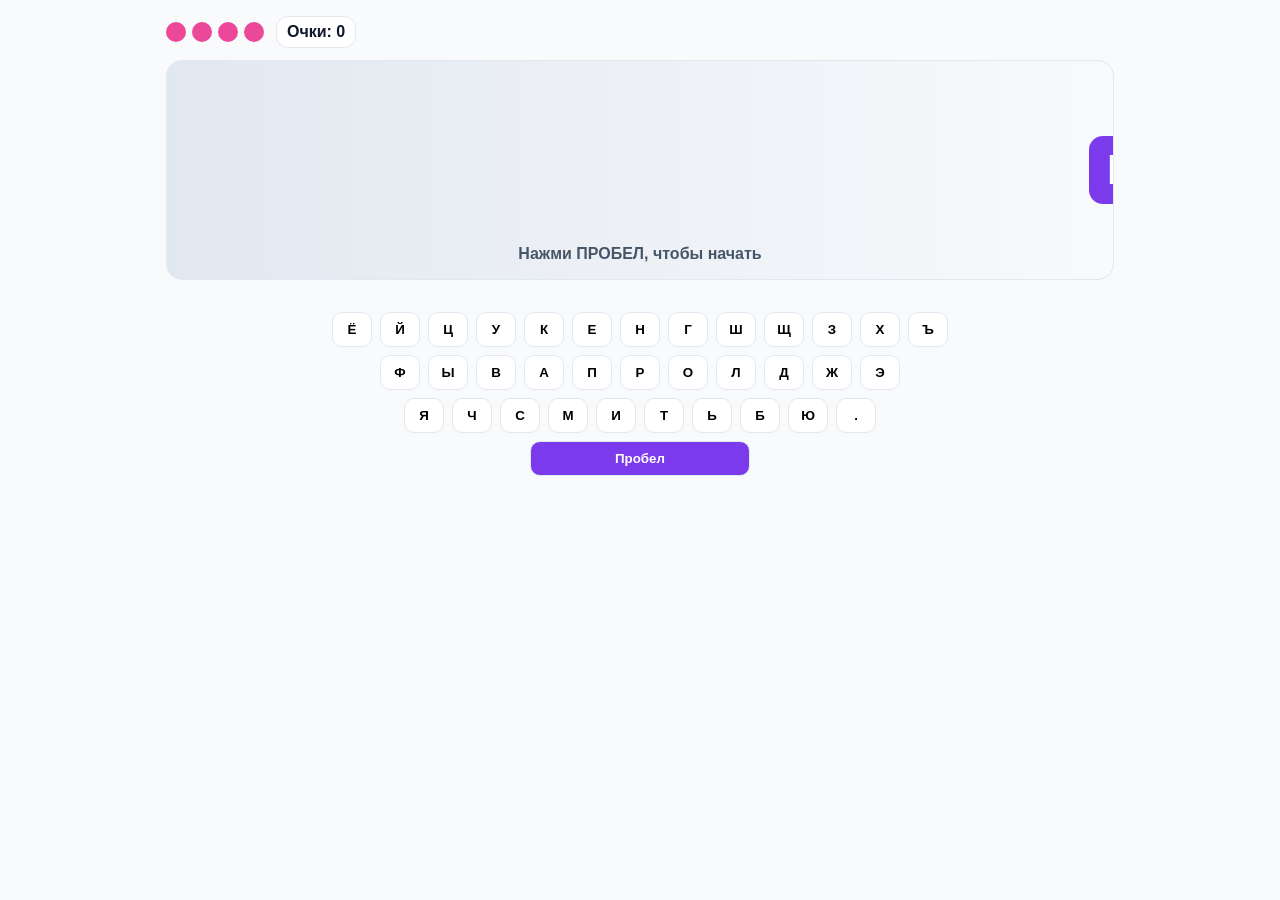
==== commit 8946a1b3: "Fix keyboard trainer page markup and game initialization" ====
--- a/difficulty-3.html
+++ b/difficulty-3.html
@@ -14,54 +14,68 @@
       .arena { position:relative; height:220px; border:1px solid var(--border); border-radius:16px; background:linear-gradient(90deg,#e2e8f0,#f8fafc); overflow:hidden; }
       .fly { position:absolute; left:0; top:50%; transform:translateY(-50%); font-weight:900; font-size:42px; background:var(--violet); color:#fff; padding:10px 18px; border-radius:14px; }
       .hint { position:absolute; inset:auto 0 16px; text-align:center; color:#475569; font-weight:700; }
-      .kbd { margin-top:16px; display:flex; flex-direction:column; gap:8px; align-items:center; }
+      .kbd-outer { margin-top:16px; overflow:hidden; }
+      .kbd { margin-top:16px; display:flex; flex-direction:column; gap:8px; align-items:center; transform-origin: top center; }
       .row { display:flex; gap:8px; }
       .key { min-width:40px; padding:9px 10px; border:1px solid var(--border); border-radius:10px; background:var(--panel); font-weight:700; }
       .key.active { background:var(--violet); color:#fff; }
       .key.wrong { background:#ef4444; color:#fff; }
-      .space { min-width:220px; }
+      .spacekey { min-width:220px; }
       .lives{display:flex;gap:6px}
-      .heart{width:28px;height:28px;border:2px solid var(--pink);border-radius:50%;display:inline-block}
-      .heart.full{background:var(--pink)}
+      .heart{width:20px;height:20px;border:2px solid var(--pink);border-radius:50%;display:inline-block}
+      .heart.filled{background:var(--pink)}
+      .overlay{display:none;position:absolute;inset:0;background:rgba(15,23,42,.55);align-items:center;justify-content:center;padding:16px}
+      .overlay-card{background:#fff;border-radius:12px;padding:16px;max-width:320px;width:100%;text-align:center}
+      .actions{display:flex;gap:8px;justify-content:center;margin-top:10px}
     </style>
   </head>
   <body>
     <div class="wrap">
       <div class="stats">
         <div class="lives" id="lives"></div>
-        <div class="tag" id="score">Очки: 0</div>
+        <div class="tag" id="scoreTag">Очки: 0</div>
       </div>
       <div class="arena" id="arena">
         <div class="fly" id="fly">Ф</div>
-        <div class="hint" id="hint">Нажми ПРОБЕЛ, чтобы начать</div>
+        <div class="hint" id="arenaHint">Нажми ПРОБЕЛ, чтобы начать</div>
+        <div class="overlay" id="over">
+          <div class="overlay-card">
+            <h3 id="overlayTitle">Игра окончена</h3>
+            <p id="finalScore">Ваш счёт: 0</p>
+            <div class="actions">
+              <button id="retryBtn" type="button">Начать заново</button>
+              <button id="nextBtn" type="button" style="display:none">Следующий уровень</button>
+            </div>
+          </div>
+        </div>
       </div>
-      <div class="kbd" id="kbd"></div>
+
+      <div class="kbd-outer"><div class="kbd" id="kbd"></div></div>
     </div>
 
-    <div class="kbd-outer"><div class="kbd" id="kbd"></div></div>
-  </div>
 <script>
 (function(){
   const RU_LAYOUT = [
     ["Ё","Й","Ц","У","К","Е","Н","Г","Ш","Щ","З","Х","Ъ"],
     ["Ф","Ы","В","А","П","Р","О","Л","Д","Ж","Э"],
-    ["Я","Ч","С","М","И","Т","Ь","Б","Ю","."]
+    ["Я","Ч","С","М","И","Т","Ь","Б","Ю", "."]
   ];
   const LETTER_ORDER = ["О","Е","А","И","Н","Т","С","Р","В","Л","К","М","Д","П","У","Я","Ы","Ь","Г","З","Б","Ч","Й","Х","Ж","Ш","Ю","Ц","Щ","Э","Ф","Ъ","Ё"];
   const LEVEL_SIZES = {1:12,2:16,3:20,4:24,5:27,6:30};
   const SPEED = {1:105,2:125,3:145,4:165,5:185,6:205,7:225};
   const START_LIVES=4, RIGHT_PAD=24, TARGET_SCORE=20;
-  const STORAGE_PREFIX="kt_d3";
-  const REPEAT_CHANCE = {1:0.24,2:0.2,3:0.16,4:0.12,5:0.08,6:0.05,7:0.04};
 
-  function sget(k){ try{return localStorage.getItem(STORAGE_PREFIX+'_'+k);}catch(e){return null;} }
-  function sset(k,v){ try{localStorage.setItem(STORAGE_PREFIX+'_'+k, String(v));}catch(e){} }
-
-  const fly=document.getElementById('fly'), arena=document.getElementById('arena'), livesEl=document.getElementById('lives'),
-        scoreTag=document.getElementById('scoreTag'), overlay=document.getElementById('over'),
-        overlayTitle=document.getElementById('overlayTitle'), finalScore=document.getElementById('finalScore'),
-        retryBtn=document.getElementById('retryBtn'), nextBtn=document.getElementById('nextBtn'),
-        arenaHint=document.getElementById('arenaHint'), kbd=document.getElementById('kbd');
+  const fly=document.getElementById('fly');
+  const arena=document.getElementById('arena');
+  const livesEl=document.getElementById('lives');
+  const scoreTag=document.getElementById('scoreTag');
+  const overlay=document.getElementById('over');
+  const overlayTitle=document.getElementById('overlayTitle');
+  const finalScore=document.getElementById('finalScore');
+  const retryBtn=document.getElementById('retryBtn');
+  const nextBtn=document.getElementById('nextBtn');
+  const arenaHint=document.getElementById('arenaHint');
+  const kbd=document.getElementById('kbd');
 
   const keyButtons=new Map();
   RU_LAYOUT.forEach(row=>{ const rowEl=document.createElement('div'); rowEl.className='row';
@@ -78,86 +92,32 @@
     const s=Math.min(1, Math.max(0.6, available/base)); inner.style.transform='scale('+s+')'; }
   window.addEventListener('resize', applyKbdScale); applyKbdScale();
 
-  let level=1,isBonus=false,setLetters=[],running=false,levelComplete=false,unlockedLevelMax=1;
-  let x=0,lastTs=null,req=null,lives=START_LIVES,score=0,target='Ф',lastTarget='';
+  let level=1,setLetters=[],running=false,levelComplete=false;
+  let x=0,lastTs=null,lives=START_LIVES,score=0,target='Ф',lastTarget='';
 
-  function lettersForLevelNum(n){
-    const size = LEVEL_SIZES[n] || LEVEL_SIZES[6] || LETTER_ORDER.length;
-    return LETTER_ORDER.slice(0, Math.min(size, LETTER_ORDER.length));
-  }
-  function lettersForPassed(unlocked){ const u=Math.min(Math.max(unlocked,1),6); return lettersForLevelNum(u); }
-
-  function makeHeart(f){ const el=document.createElement('span'); el.className='heart'+(f?' filled':''); el.innerHTML='<svg viewBox="0 0 24 24"><path class="shape" d="M12 21s-6.7-4.3-9.2-6.8C.2 11.6.2 8.4 2.8 5.8c2.1-2.1 5.6-2.1 7.7 0L12 7.4l1.5-1.5c2.1-2.1 5.6-2.1 7.7 0 2.6 2.6 2.6 5.8 0 8.3C18.7 16.7 12 21 12 21z"/></svg>'; return el; }
+  function lettersForLevelNum(n){ const size = LEVEL_SIZES[n] || LEVEL_SIZES[6]; return LETTER_ORDER.slice(0, size); }
+  function makeHeart(f){ const el=document.createElement('span'); el.className='heart'+(f?' filled':''); return el; }
   function renderLives(){ livesEl.innerHTML=''; for(let i=0;i<START_LIVES;i++) livesEl.appendChild(makeHeart(i<lives)); }
-
-  function updateLevelLocks(){
-    document.querySelectorAll('[data-level]').forEach(btn=>{
-      const lvl=+btn.dataset.level;
-      btn.classList.remove('level-locked','level-passed','level-current','level-open');
-      if(lvl > Math.min(unlockedLevelMax,6)){ btn.disabled=true; btn.classList.add('level-locked'); }
-      else{
-        btn.disabled=false;
-        if(lvl===level && !isBonus) btn.classList.add('level-current');
-        else if(lvl < unlockedLevelMax) btn.classList.add('level-passed');
-        else btn.classList.add('level-open');
-      }
-    });
-    const bonusBtn=document.querySelector('[data-bonus]');
-    if(bonusBtn){
-      bonusBtn.classList.remove('level-locked','level-passed','level-current','level-open');
-      if(unlockedLevelMax>=7){ bonusBtn.disabled=false; isBonus?bonusBtn.classList.add('level-current'):bonusBtn.classList.add('level-passed'); }
-      else { bonusBtn.disabled=true; bonusBtn.classList.add('level-locked'); }
-    }
-  }
-
   function up(s){ return (s||'').toLocaleUpperCase('ru'); }
-  function highlight(){ keyButtons.forEach((b,l)=>{ if(running && !levelComplete && l===target) b.classList.add('active'); else b.classList.remove('active'); }); const sp=document.getElementById('spaceKey'); if((!running && !levelComplete) || (running && target===' ')) sp.classList.add('active'); else sp.classList.remove('active'); }
-  function randomNext(){ const pool = setLetters.length ? setLetters : LETTER_ORDER; const repeatChance = REPEAT_CHANCE[isBonus?7:level] ?? 0.05; let next = pool[Math.floor(Math.random()*pool.length)]; if(pool.length>1 && lastTarget && next===lastTarget && Math.random()>repeatChance){ let guard=0; while(next===lastTarget && guard<12){ next = pool[Math.floor(Math.random()*pool.length)]; guard++; } } target=next; lastTarget=target; }
+  function highlight(){ keyButtons.forEach((b,l)=> b.classList.toggle('active', running && !levelComplete && l===target)); document.getElementById('spaceKey').classList.toggle('active', !running); }
+  function randomNext(){ const pool = setLetters.length ? setLetters : LETTER_ORDER; let next = pool[Math.floor(Math.random()*pool.length)]; if(pool.length>1 && next===lastTarget){ next = pool[(pool.indexOf(next)+1)%pool.length]; } target=next; lastTarget=next; }
   function spawn(){ const w=arena.clientWidth||800; x=w-RIGHT_PAD; randomNext(); fly.textContent=target; fly.style.left=x+'px'; highlight(); }
-
-  function setLevel(n){ isBonus=false; level=n; setLetters=lettersForLevelNum(n); lastTs=null; resetRound(); updateLevelLocks(); saveProgress(); }
-  function setBonus(){ isBonus=true; setLetters=lettersForPassed(unlockedLevelMax); lastTs=null; resetRound(); updateLevelLocks(); saveProgress(); }
-
-  function showDefaultHint(){ arenaHint.textContent='Чтобы начать, нажмите на ПРОБЕЛ'; }
-  function showStartHint(){ arenaHint.textContent='Чтобы запустить тренажёр, отключите Caps Lock и переключите раскладку на русский'; arenaHint.style.display='block'; }
-  function start(){ if(running||levelComplete) return; if(lives<=0){ lives=START_LIVES; score=0; updateScore(); } running=true; arenaHint.style.display='none'; document.getElementById('spaceKey').classList.remove('active'); overlay.style.display='none'; lastTs=null; if(!req) req=requestAnimationFrame(loop); highlight(); }
-  function gameOver(){ running=false; overlay.style.display='flex'; highlight(); overlayTitle.textContent='Игра окончена'; finalScore.textContent='Ваш счёт: '+score; retryBtn.style.display='inline-block'; nextBtn.style.display='none'; }
-
-  function updateScore(){ scoreTag.textContent='Очки: '+score; if(!isBonus && score>=TARGET_SCORE && !levelComplete){ levelComplete=true; running=false; arenaHint.style.display='none'; overlay.style.display='flex'; highlight(); if(level<6){ overlayTitle.textContent='Отлично! Ты прошёл уровень!'; finalScore.textContent='Очки: '+score; retryBtn.style.display='none'; nextBtn.style.display='inline-block'; nextBtn.textContent='Перейти на следующий'; if(unlockedLevelMax===level) unlockedLevelMax=Math.min(6,unlockedLevelMax+1); } else { overlayTitle.textContent='Поздравляем! Ты прошёл все уровни!'; finalScore.textContent='Можешь играть бесконечно!'; retryBtn.style.display='none'; nextBtn.style.display='inline-block'; nextBtn.textContent='Перейти в бесконечный'; unlockedLevelMax=7; } updateLevelLocks(); saveProgress(); } }
-  function flashWrongKey(letter){ const btn=keyButtons.get(letter); if(!btn) return; btn.classList.add('wrong'); clearTimeout(btn._wrongTimer); btn._wrongTimer=setTimeout(()=>btn.classList.remove('wrong'),220); }
+  function setLevel(n){ level=n; setLetters=lettersForLevelNum(n); resetRound(); }
+  function start(){ if(running||levelComplete) return; if(lives<=0){ lives=START_LIVES; score=0; updateScore(); } running=true; arenaHint.style.display='none'; overlay.style.display='none'; lastTs=null; highlight(); }
+  function gameOver(){ running=false; overlay.style.display='flex'; overlayTitle.textContent='Игра окончена'; finalScore.textContent='Ваш счёт: '+score; retryBtn.style.display='inline-block'; nextBtn.style.display='none'; highlight(); }
+  function updateScore(){ scoreTag.textContent='Очки: '+score; if(score>=TARGET_SCORE && !levelComplete){ levelComplete=true; running=false; overlay.style.display='flex'; overlayTitle.textContent='Уровень пройден!'; finalScore.textContent='Очки: '+score; retryBtn.style.display='none'; nextBtn.style.display= level<6 ? 'inline-block':'none'; } }
+  function flashWrongKey(letter){ const btn=keyButtons.get(letter); if(!btn) return; btn.classList.add('wrong'); setTimeout(()=>btn.classList.remove('wrong'),220); }
   function loseLife(){ if(!running) return; lives-=1; renderLives(); if(lives<=0) gameOver(); }
   function handleInput(ch){ if(!running) return; const pressed=up(ch); if(pressed===target){ score+=1; updateScore(); spawn(); return; } if(keyButtons.has(pressed)){ flashWrongKey(pressed); loseLife(); } }
-  function loop(ts){ if(!running){ req=requestAnimationFrame(loop); return; } if(lastTs==null) lastTs=ts; const dt=(ts-lastTs)/1000; lastTs=ts; const baseSpeed=(SPEED[isBonus?7:level]||120); const bonusBoost=isBonus?Math.pow(1.2, Math.floor(score/10)):1; x-=(baseSpeed*bonusBoost)*dt; fly.style.left=x+'px'; if(x<=8){ loseLife(); spawn(); } req=requestAnimationFrame(loop); }
-  function resetRound(){ lives=START_LIVES; score=0; levelComplete=false; renderLives(); running=false; showDefaultHint(); arenaHint.style.display='block'; document.getElementById('spaceKey').classList.add('active'); spawn(); highlight(); }
+  function loop(ts){ if(lastTs==null) lastTs=ts; const dt=(ts-lastTs)/1000; lastTs=ts; if(running){ x-=(SPEED[level]||120)*dt; fly.style.left=x+'px'; if(x<=8){ loseLife(); spawn(); } } requestAnimationFrame(loop); }
+  function resetRound(){ lives=START_LIVES; score=0; levelComplete=false; running=false; renderLives(); updateScore(); arenaHint.style.display='block'; spawn(); highlight(); }
 
-  function saveProgress(){ try{ sset('unlockedMax', unlockedLevelMax); sset('level', level); }catch(e){} }
-  function loadProgress(){ try{ const u=parseInt(sget('unlockedMax')||'1',10); const lv=parseInt(sget('level')||'1',10); if(!isNaN(u)) unlockedLevelMax=Math.min(Math.max(u,1),7); if(!isNaN(lv)) level=Math.min(Math.max(lv,1),6); }catch(e){} }
+  window.addEventListener('keydown', e=>{ if(e.code==='Space'){ e.preventDefault(); if(running) handleInput(' '); else start(); } else handleInput(e.key); });
+  retryBtn.addEventListener('click', ()=>{ overlay.style.display='none'; resetRound(); });
+  nextBtn.addEventListener('click', ()=>{ if(level<6) setLevel(level+1); overlay.style.display='none'; });
 
-  function isEnglishLetterKey(e){ return /^Key[A-Z]$/.test(e.code) && /^[A-Za-z]$/.test(e.key); }
-  function isRussianLetterKey(e){ return /^Key[A-Z]$/.test(e.code) && /^[А-Яа-яЁё]$/.test(e.key); }
-  let englishLayoutOn=false;
-
-  window.addEventListener('keydown', e=>{
-    if(isEnglishLetterKey(e)) englishLayoutOn=true;
-    if(isRussianLetterKey(e)) englishLayoutOn=false;
-
-    const capsOn = e.getModifierState && e.getModifierState('CapsLock');
-    if(!running && (capsOn || englishLayoutOn) && (e.code==='Space' || /^Key[A-Z]$/.test(e.code))){
-      showStartHint();
-      if(e.code==='Space') e.preventDefault();
-      return;
-    }
-
-    if(e.code==='Space'){ e.preventDefault(); if(running) handleInput(' '); else start(); } else handleInput(e.key);
-  });
-  document.querySelectorAll('[data-level]').forEach(btn=> btn.addEventListener('click', ()=> setLevel(+btn.dataset.level)));
-  const bonusBtn=document.querySelector('[data-bonus]'); if(bonusBtn) bonusBtn.addEventListener('click', ()=> setBonus());
-  retryBtn.addEventListener('click', ()=>{ overlay.style.display='none'; resetRound(); });
-  nextBtn.addEventListener('click', ()=>{ if(level<6) setLevel(level+1); else setBonus(); overlay.style.display='none'; resetRound(); });
-
-  const difficultySwitchWrap=document.getElementById('difficultySwitchWrap'); const hasDifficultyNav=(new URLSearchParams(window.location.search)).get('nav')==='1'; if(difficultySwitchWrap && !hasDifficultyNav){ difficultySwitchWrap.style.display='none'; } const diffSel=document.getElementById('difficultySel'); if(diffSel && hasDifficultyNav){ diffSel.addEventListener('change',(e)=>{ const v=e.target.value; if(v){ const nextUrl=new URL(v, window.location.href); nextUrl.searchParams.set('nav','1'); window.location.href=nextUrl.toString(); } }); }
-
-  loadProgress(); setLevel(level); updateLevelLocks(); requestAnimationFrame(loop);
+  setLevel(1);
+  requestAnimationFrame(loop);
 })();
 </script>
 </body>
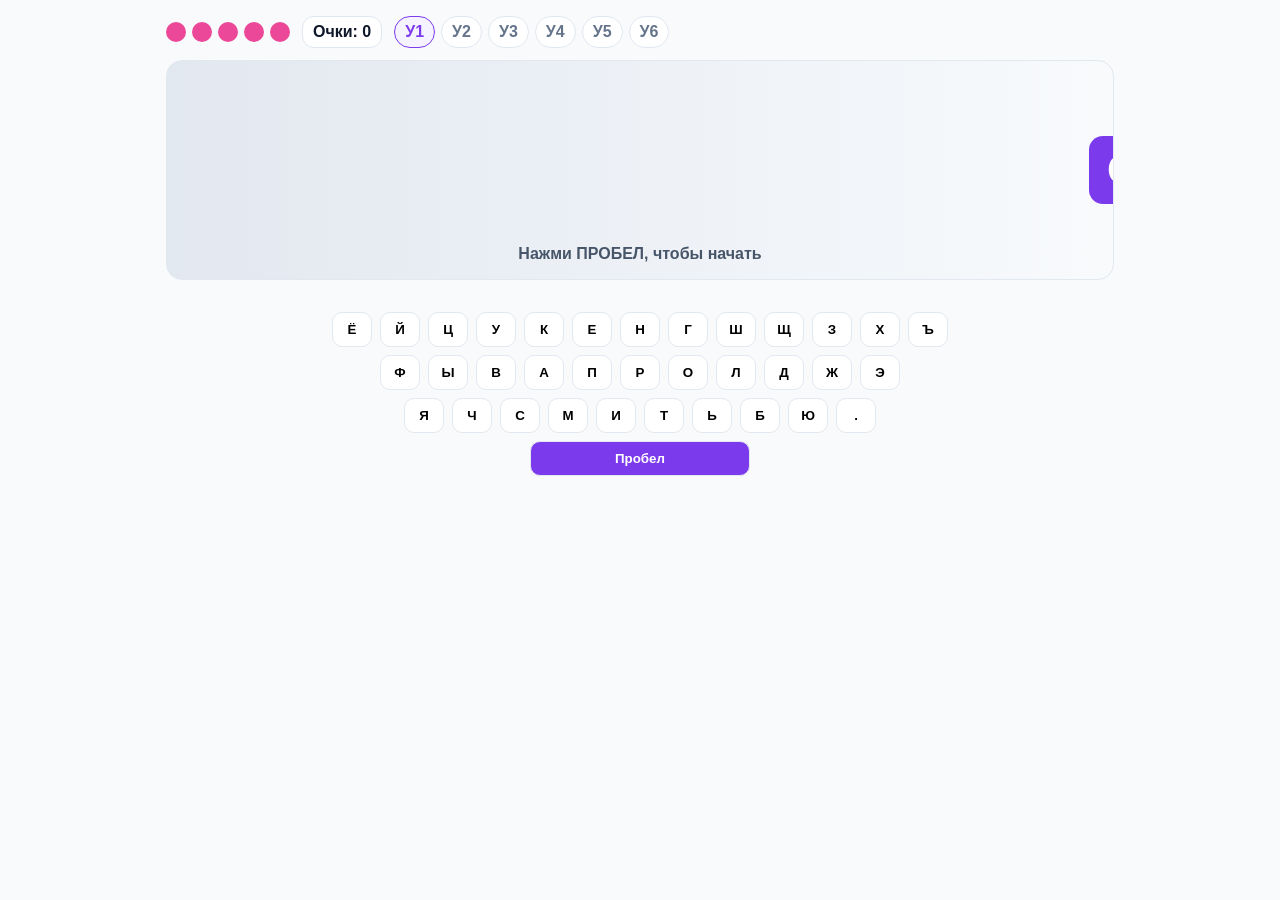
==== commit 0b547828: "Fix keyboard trainer level visibility and set 5 lives" ====
--- a/difficulty-3.html
+++ b/difficulty-3.html
@@ -10,6 +10,10 @@
       body { margin:0; font-family: Arial, sans-serif; background:var(--bg); color:var(--text); }
       .wrap { width:min(980px,100%); margin:0 auto; padding:16px; }
       .stats { display:flex; gap:12px; align-items:center; flex-wrap:wrap; margin-bottom:12px; }
+      .levels{display:flex;gap:6px;align-items:center;flex-wrap:wrap}
+      .level-chip{min-width:32px;padding:6px 10px;border-radius:999px;border:1px solid var(--border);background:#fff;color:#64748b;font-weight:700;text-align:center}
+      .level-chip.current{border-color:var(--violet);color:var(--violet);background:#f5f3ff}
+      .level-chip.done{border-color:#16a34a;background:#dcfce7;color:#166534}
       .tag { background:#fff; border:1px solid var(--border); border-radius:12px; padding:6px 10px; font-weight:700; }
       .arena { position:relative; height:220px; border:1px solid var(--border); border-radius:16px; background:linear-gradient(90deg,#e2e8f0,#f8fafc); overflow:hidden; }
       .fly { position:absolute; left:0; top:50%; transform:translateY(-50%); font-weight:900; font-size:42px; background:var(--violet); color:#fff; padding:10px 18px; border-radius:14px; }
@@ -34,6 +38,7 @@
       <div class="stats">
         <div class="lives" id="lives"></div>
         <div class="tag" id="scoreTag">Очки: 0</div>
+        <div class="levels" id="levels"></div>
       </div>
       <div class="arena" id="arena">
         <div class="fly" id="fly">Ф</div>
@@ -63,7 +68,7 @@
   const LETTER_ORDER = ["О","Е","А","И","Н","Т","С","Р","В","Л","К","М","Д","П","У","Я","Ы","Ь","Г","З","Б","Ч","Й","Х","Ж","Ш","Ю","Ц","Щ","Э","Ф","Ъ","Ё"];
   const LEVEL_SIZES = {1:12,2:16,3:20,4:24,5:27,6:30};
   const SPEED = {1:105,2:125,3:145,4:165,5:185,6:205,7:225};
-  const START_LIVES=4, RIGHT_PAD=24, TARGET_SCORE=20;
+  const START_LIVES=5, RIGHT_PAD=24, TARGET_SCORE=20;
 
   const fly=document.getElementById('fly');
   const arena=document.getElementById('arena');
@@ -76,6 +81,7 @@
   const nextBtn=document.getElementById('nextBtn');
   const arenaHint=document.getElementById('arenaHint');
   const kbd=document.getElementById('kbd');
+  const levelsEl=document.getElementById('levels');
 
   const keyButtons=new Map();
   RU_LAYOUT.forEach(row=>{ const rowEl=document.createElement('div'); rowEl.className='row';
@@ -102,7 +108,16 @@
   function highlight(){ keyButtons.forEach((b,l)=> b.classList.toggle('active', running && !levelComplete && l===target)); document.getElementById('spaceKey').classList.toggle('active', !running); }
   function randomNext(){ const pool = setLetters.length ? setLetters : LETTER_ORDER; let next = pool[Math.floor(Math.random()*pool.length)]; if(pool.length>1 && next===lastTarget){ next = pool[(pool.indexOf(next)+1)%pool.length]; } target=next; lastTarget=next; }
   function spawn(){ const w=arena.clientWidth||800; x=w-RIGHT_PAD; randomNext(); fly.textContent=target; fly.style.left=x+'px'; highlight(); }
-  function setLevel(n){ level=n; setLetters=lettersForLevelNum(n); resetRound(); }
+  function renderLevels(){
+    levelsEl.innerHTML='';
+    for(let i=1;i<=6;i++){
+      const chip=document.createElement('span');
+      chip.className='level-chip'+(i<level?' done':'')+(i===level?' current':'');
+      chip.textContent='У'+i;
+      levelsEl.appendChild(chip);
+    }
+  }
+  function setLevel(n){ level=n; setLetters=lettersForLevelNum(n); renderLevels(); resetRound(); }
   function start(){ if(running||levelComplete) return; if(lives<=0){ lives=START_LIVES; score=0; updateScore(); } running=true; arenaHint.style.display='none'; overlay.style.display='none'; lastTs=null; highlight(); }
   function gameOver(){ running=false; overlay.style.display='flex'; overlayTitle.textContent='Игра окончена'; finalScore.textContent='Ваш счёт: '+score; retryBtn.style.display='inline-block'; nextBtn.style.display='none'; highlight(); }
   function updateScore(){ scoreTag.textContent='Очки: '+score; if(score>=TARGET_SCORE && !levelComplete){ levelComplete=true; running=false; overlay.style.display='flex'; overlayTitle.textContent='Уровень пройден!'; finalScore.textContent='Очки: '+score; retryBtn.style.display='none'; nextBtn.style.display= level<6 ? 'inline-block':'none'; } }
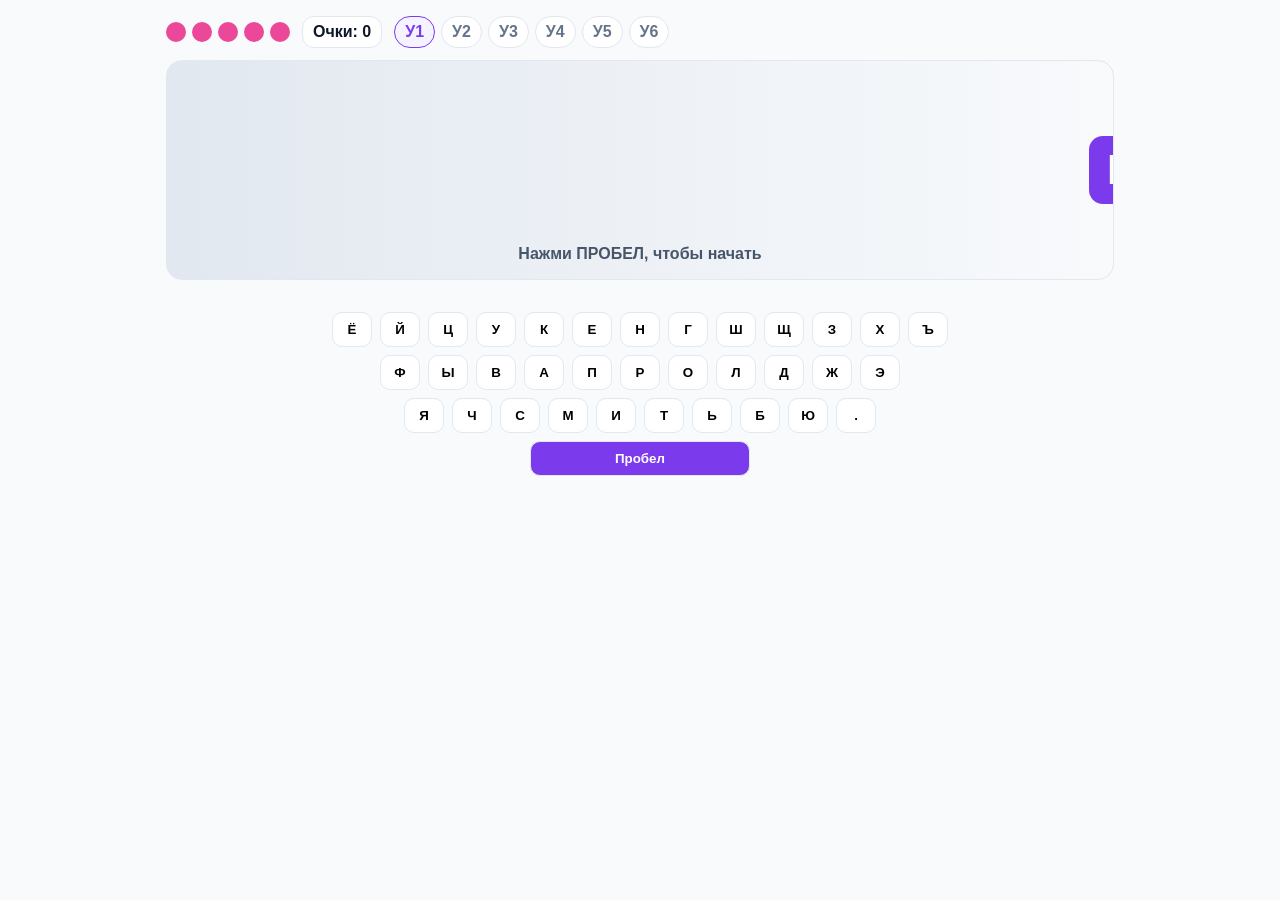
==== commit f41a2801: "Disable mouse input on keyboard trainer keys" ====
--- a/difficulty-3.html
+++ b/difficulty-3.html
@@ -19,7 +19,7 @@
       .fly { position:absolute; left:0; top:50%; transform:translateY(-50%); font-weight:900; font-size:42px; background:var(--violet); color:#fff; padding:10px 18px; border-radius:14px; }
       .hint { position:absolute; inset:auto 0 16px; text-align:center; color:#475569; font-weight:700; }
       .kbd-outer { margin-top:16px; overflow:hidden; }
-      .kbd { margin-top:16px; display:flex; flex-direction:column; gap:8px; align-items:center; transform-origin: top center; }
+      .kbd { margin-top:16px; display:flex; flex-direction:column; gap:8px; align-items:center; transform-origin: top center; pointer-events:none; }
       .row { display:flex; gap:8px; }
       .key { min-width:40px; padding:9px 10px; border:1px solid var(--border); border-radius:10px; background:var(--panel); font-weight:700; }
       .key.active { background:var(--violet); color:#fff; }
@@ -86,12 +86,12 @@
   const keyButtons=new Map();
   RU_LAYOUT.forEach(row=>{ const rowEl=document.createElement('div'); rowEl.className='row';
     row.forEach(k=>{ const b=document.createElement('button'); b.className='key'; b.textContent=k;
-      b.addEventListener('click',()=>handleInput(k)); rowEl.appendChild(b); keyButtons.set(k,b); });
+      rowEl.appendChild(b); keyButtons.set(k,b); });
     kbd.appendChild(rowEl);
   });
   const spaceRow=document.createElement('div'); spaceRow.className='row';
   const spaceBtn=document.createElement('button'); spaceBtn.className='key spacekey'; spaceBtn.textContent='Пробел'; spaceBtn.id='spaceKey';
-  spaceBtn.addEventListener('click',()=>{ if(running) handleInput(' '); else start(); }); spaceRow.appendChild(spaceBtn); kbd.appendChild(spaceRow);
+  spaceRow.appendChild(spaceBtn); kbd.appendChild(spaceRow);
 
   function applyKbdScale(){ const outer=document.querySelector('.kbd-outer'); const inner=document.querySelector('.kbd');
     if(!outer||!inner) return; const available=outer.clientWidth; const base=920;
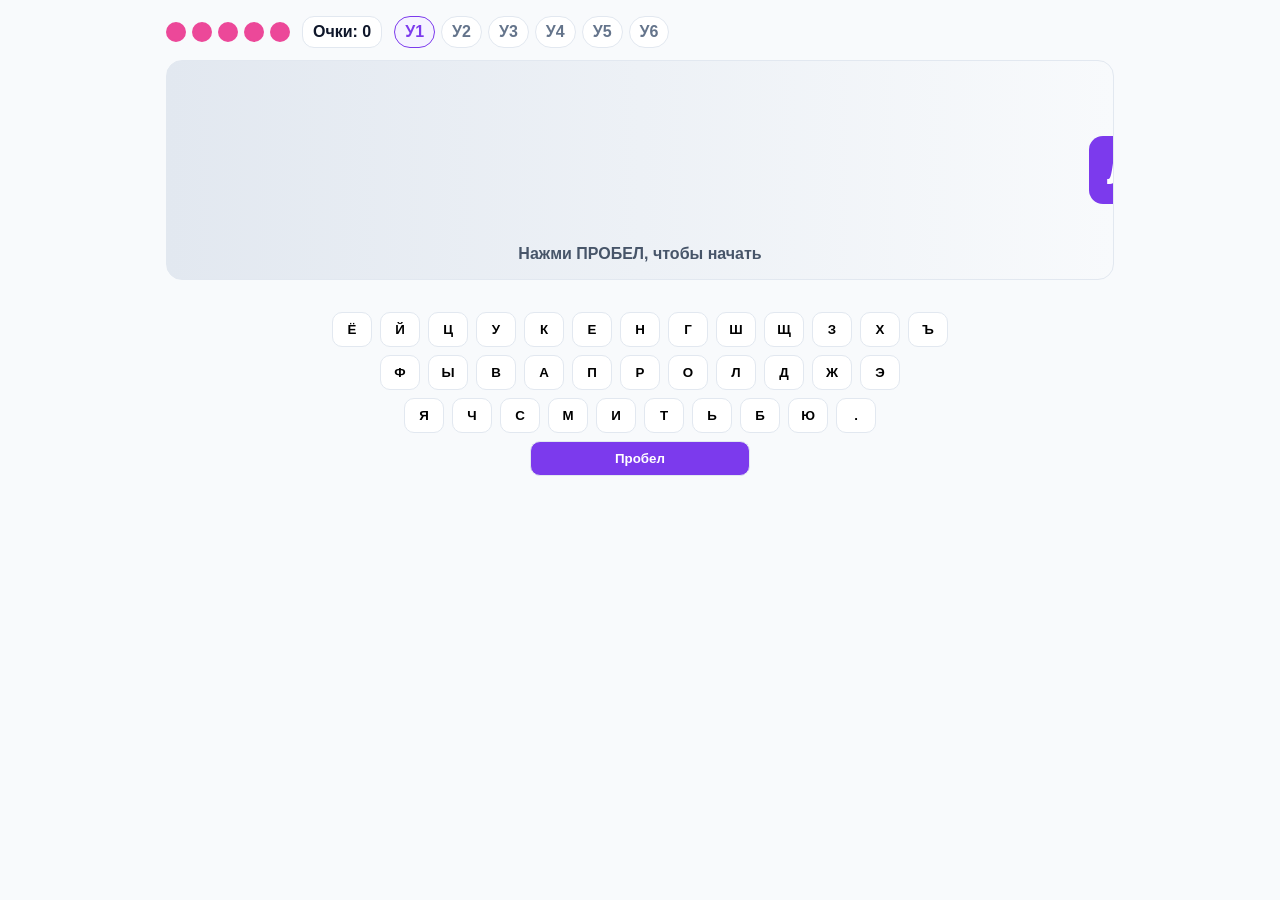
==== commit d757cc63: "Fix task completion mapping and trainer completion logic" ====
--- a/difficulty-3.html
+++ b/difficulty-3.html
@@ -99,6 +99,14 @@
   window.addEventListener('resize', applyKbdScale); applyKbdScale();
 
   let level=1,setLetters=[],running=false,levelComplete=false;
+
+  function reportTrainerProgress() {
+    window.parent.postMessage({
+      type: 'trainer-progress',
+      level,
+      completed: level > 6
+    }, '*');
+  }
   let x=0,lastTs=null,lives=START_LIVES,score=0,target='Ф',lastTarget='';
 
   function lettersForLevelNum(n){ const size = LEVEL_SIZES[n] || LEVEL_SIZES[6]; return LETTER_ORDER.slice(0, size); }
@@ -117,10 +125,10 @@
       levelsEl.appendChild(chip);
     }
   }
-  function setLevel(n){ level=n; setLetters=lettersForLevelNum(n); renderLevels(); resetRound(); }
+  function setLevel(n){ level=n; setLetters=lettersForLevelNum(n); renderLevels(); resetRound(); reportTrainerProgress(); }
   function start(){ if(running||levelComplete) return; if(lives<=0){ lives=START_LIVES; score=0; updateScore(); } running=true; arenaHint.style.display='none'; overlay.style.display='none'; lastTs=null; highlight(); }
   function gameOver(){ running=false; overlay.style.display='flex'; overlayTitle.textContent='Игра окончена'; finalScore.textContent='Ваш счёт: '+score; retryBtn.style.display='inline-block'; nextBtn.style.display='none'; highlight(); }
-  function updateScore(){ scoreTag.textContent='Очки: '+score; if(score>=TARGET_SCORE && !levelComplete){ levelComplete=true; running=false; overlay.style.display='flex'; overlayTitle.textContent='Уровень пройден!'; finalScore.textContent='Очки: '+score; retryBtn.style.display='none'; nextBtn.style.display= level<6 ? 'inline-block':'none'; } }
+  function updateScore(){ scoreTag.textContent='Очки: '+score; if(score>=TARGET_SCORE && !levelComplete){ levelComplete=true; running=false; overlay.style.display='flex'; overlayTitle.textContent='Уровень пройден!'; finalScore.textContent='Очки: '+score; retryBtn.style.display='none'; nextBtn.style.display= level<6 ? 'inline-block':'none'; if(level===6){ level=7; reportTrainerProgress(); } } }
   function flashWrongKey(letter){ const btn=keyButtons.get(letter); if(!btn) return; btn.classList.add('wrong'); setTimeout(()=>btn.classList.remove('wrong'),220); }
   function loseLife(){ if(!running) return; lives-=1; renderLives(); if(lives<=0) gameOver(); }
   function handleInput(ch){ if(!running) return; const pressed=up(ch); if(pressed===target){ score+=1; updateScore(); spawn(); return; } if(keyButtons.has(pressed)){ flashWrongKey(pressed); loseLife(); } }
@@ -129,7 +137,7 @@
 
   window.addEventListener('keydown', e=>{ if(e.code==='Space'){ e.preventDefault(); if(running) handleInput(' '); else start(); } else handleInput(e.key); });
   retryBtn.addEventListener('click', ()=>{ overlay.style.display='none'; resetRound(); });
-  nextBtn.addEventListener('click', ()=>{ if(level<6) setLevel(level+1); overlay.style.display='none'; });
+  nextBtn.addEventListener('click', ()=>{ if(level<6) setLevel(level+1); else { level=7; reportTrainerProgress(); } overlay.style.display='none'; });
 
   setLevel(1);
   requestAnimationFrame(loop);
